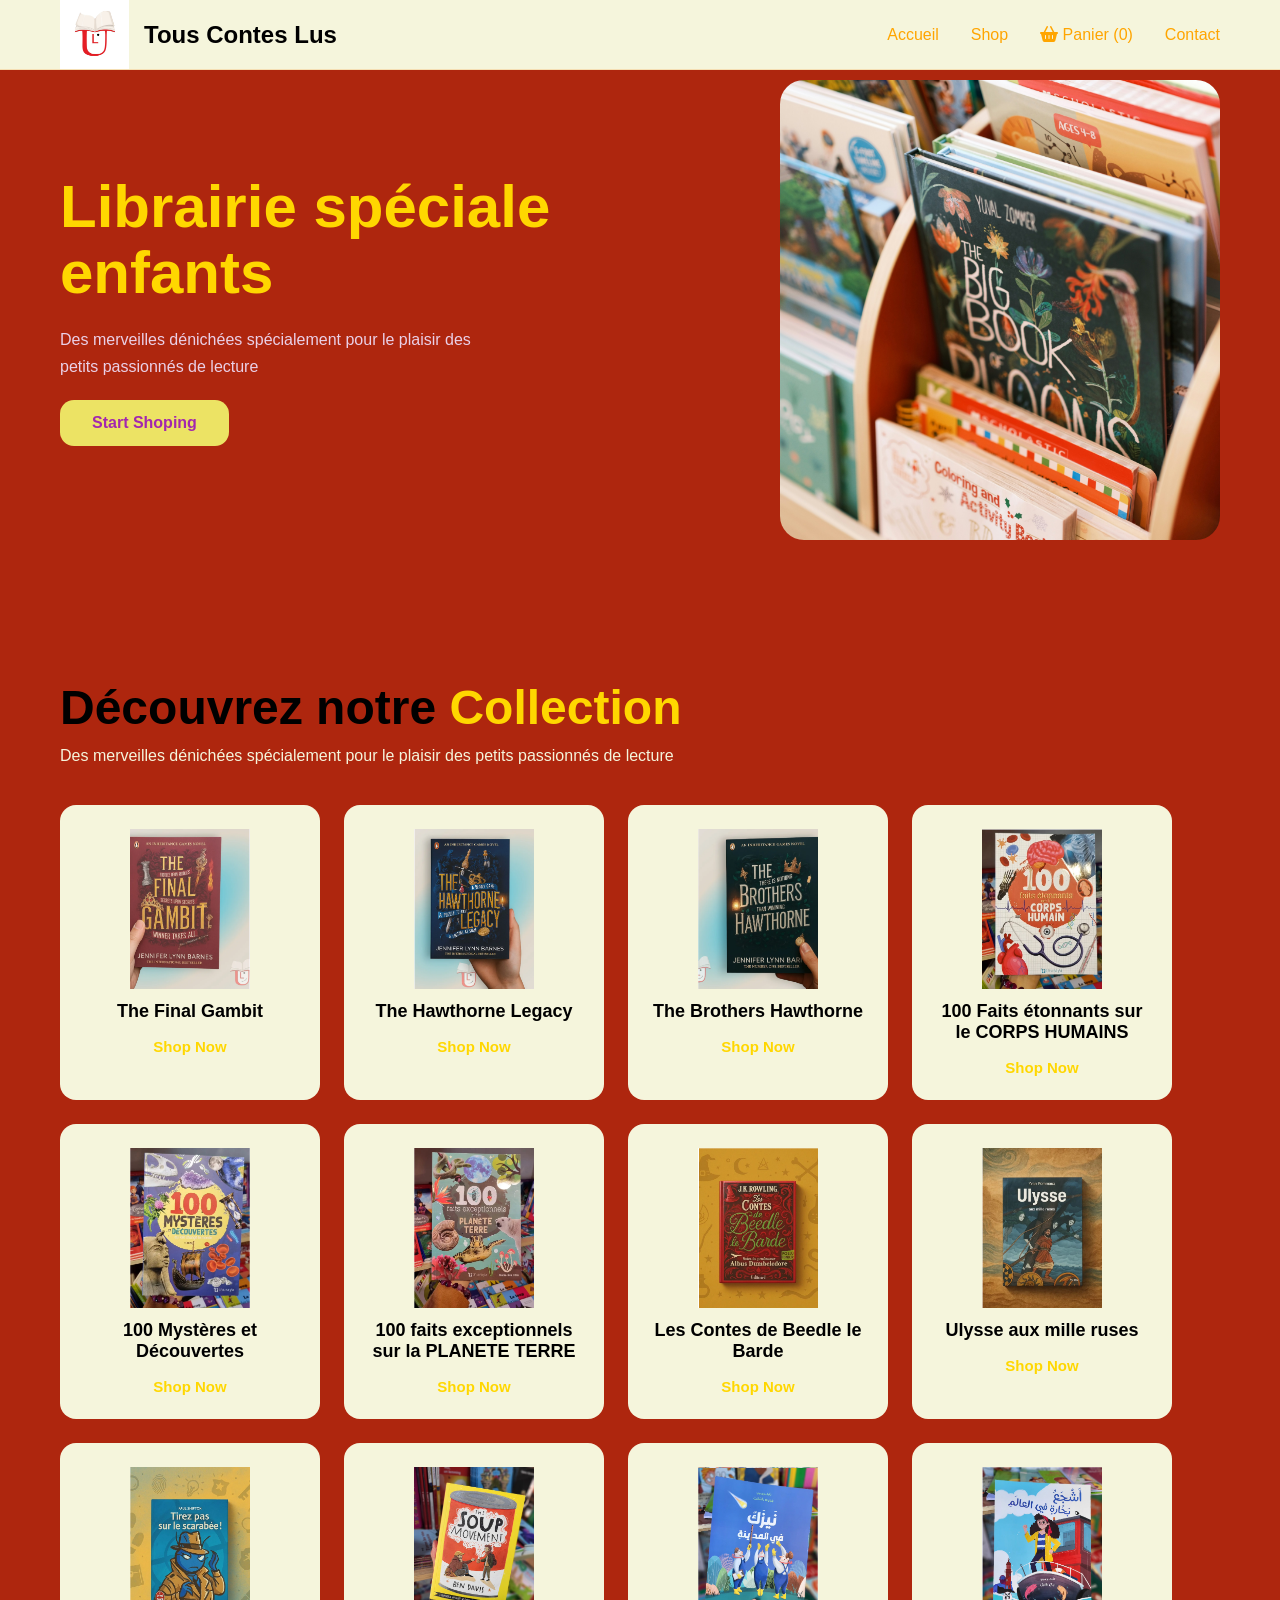
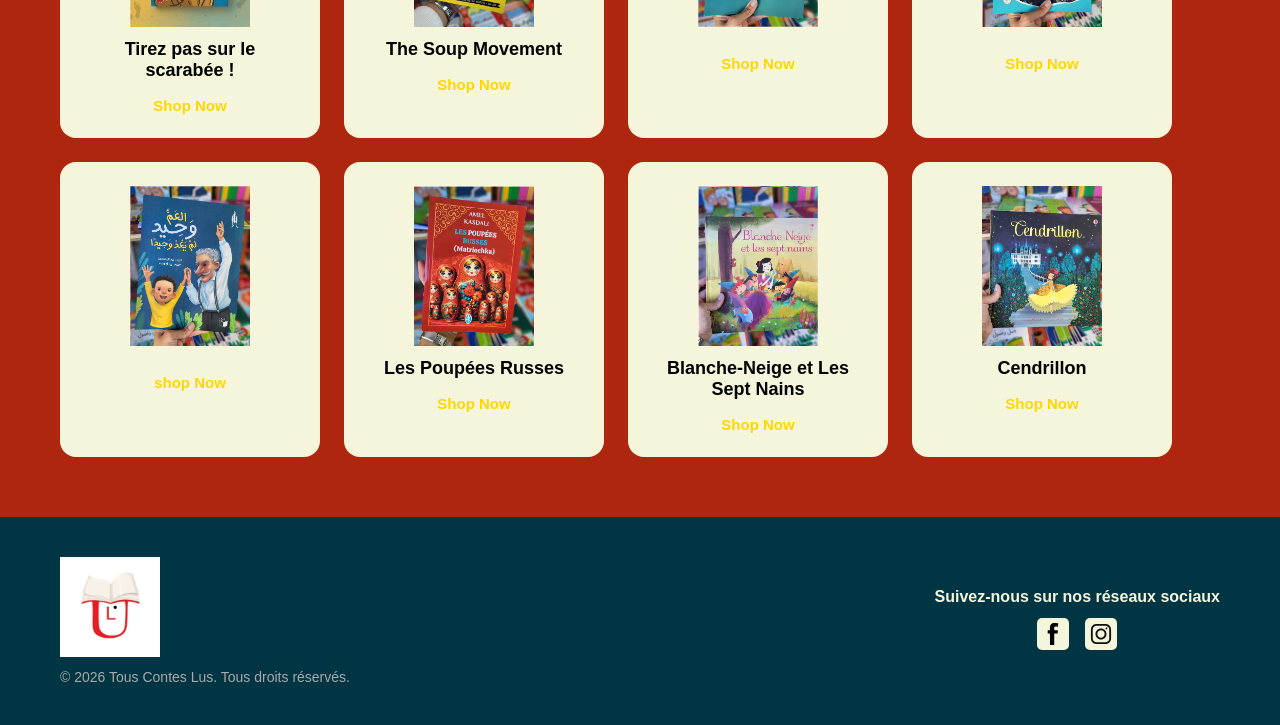
==== public/index.html @ 68a166e5 "changement" ====
<!DOCTYPE html>
<html lang="en">
<head>
    <meta charset="UTF-8">
    <meta name="viewport" content="width=device-width, initial-scale=1.0">
    <link rel="stylesheet" href="styles.css">
    <link rel="stylesheet" href="https://cdnjs.cloudflare.com/ajax/libs/font-awesome/6.7.2/css/all.min.css">
    <title>tousconteslus</title>
</head>
<body>
    <!-- navbar-->
    <nav class="navbar">
    
     <div class="navbar-logo">
        <img src="images/logo.jpg" alt="">
        <h1>Tous Contes Lus</h1>
     </div>

     <ul class="navbar-menu">
        <li><a href="#">Accueil</a></li>

        <li><a href="shop.html">Shop <!--<i id="icon" class="fa-solid fa-chevron-down"></i>--></a></li>

        <li>
            <a href="#">
                <i class="fa-solid fa-shopping-basket"></i> Panier (0)
            </a>
        </li>
        <li><a href="#">Contact</a></li>
     </ul>
    </nav>


     <main>

     <!-- hero section-->
      <section class="hero">
        <div class="hero-left">
            <h1>Librairie spéciale enfants</h1>
            <p>Des merveilles dénichées spécialement pour le plaisir des petits passionnés de lecture</p>
            <a href="shop.html" class="btn">Start Shoping</a>
        </div>
        <img src="images/hero.jpg" alt="Hero image">
      </section>

      <!--books section-->
      <section class="books">
        <h2>Découvrez notre <span>Collection</span></h2>
        <p>Des merveilles dénichées spécialement pour le plaisir des petits passionnés de lecture</p>
        <div class="cards-container">
            <div class="card">
                <img src="images/bookone.png" alt="Card Image">
                <h3>The Final Gambit</h3>
                <button>Shop Now</button>
            </div>
            <div class="card">
                <img src="images/booktwo.png" alt="Card Image">
                <h3>The Hawthorne Legacy</h3>
                <button>Shop Now</button>
            </div>
            <div class="card">
                <img src="images/bookthree.png" alt="Card Image">
                <h3>The Brothers Hawthorne</h3>
                <button>Shop Now</button>
            </div>
            <div class="card">
                <img src="images/bookfour.png" alt="Card Image">
                <h3>100 Faits étonnants sur le CORPS HUMAINS</h3>
                <button>Shop Now</button>
            </div>
            <div class="card">
                <img src="images/bookfive.png" alt="Card Image">
                <h3>100 Mystères et Découvertes</h3>
                <button>Shop Now</button>
            </div>
            <div class="card">
                <img src="images/booksix.png" alt="Card Image">
                <h3>100 faits exceptionnels sur la PLANETE TERRE</h3>
                <button>Shop Now</button>
            </div>
            <div class="card">
                <img src="images/bookseven.png" alt="Card Image">
                <h3>Les Contes de Beedle le Barde</h3>
                <button>Shop Now</button>
            </div>
            <div class="card">
                <img src="images/bookeight.png" alt="Card Image">
                <h3>Ulysse aux mille ruses</h3>
                <button>Shop Now</button>
            </div>
            <div class="card">
                <img src="images/booknine.png" alt="Card Image">
                <h3>Tirez pas sur le scarabée !</h3>
                <button>Shop Now</button>
            </div>
            <div class="card">
                <img src="images/bookten.png" alt="Card Image">
                <h3>The Soup Movement</h3>
                <button>Shop Now</button>
            </div>
            <div class="card">
                <img src="images/bookeleven.png" alt="Card Image">
                <h3></h3>
                <button>Shop Now</button>
            </div>
            <div class="card">
                <img src="images/booktwelev.png" alt="Card Image">
                <h3></h3>
                <button>Shop Now</button>
            </div>
            <div class="card">
                <img src="images/booktherteen.png" alt="Card Image">
                <h3></h3>
                <button>shop Now</button>
            </div>
            <div class="card">
                <img src="images/bookfourteen.png" alt="Card Image">
                <h3>Les Poupées Russes</h3>
                <button>Shop Now</button>
            </div>
            <div class="card">
                <img src="images/bookfifteen.png" alt="Card Image">
                <h3>Blanche-Neige et Les Sept Nains</h3>
                <button>Shop Now</button>
            </div>
            <div class="card">
                <img src="images/booksixteen.png" alt="Card Image">
                <h3>Cendrillon</h3>
                <button>Shop Now</button>
            </div>
        </div>
      </section>

      <footer>
        <div class="footer-left">
            <img src="images/logo.jpg"> 
            <p>© 2026 Tous Contes Lus. Tous droits réservés.</p>

        </div>
        <div class="footer-right">
            <h3>
                Suivez-nous sur nos réseaux sociaux
            </h3>
            <div class="social-icons">
                <a href="https://www.facebook.com/p/Tous-contes-lus-100094260133410/"><img src="images/facebook.svg" alt="Facebook"></a>
                <a href="https://www.instagram.com/tousconteslus16/"><img src="images/instagram.svg" alt="instagram"></a>
            </div>

        </div>
      </footer>

    </main>
</body>

</html>
---- public/styles.css ----
* {
    margin: 0;
    padding: 0;
    box-sizing: border-box;
}

body {
    font-family: Arial, Helvetica, sans-serif;
    background-color: rgb(174, 38, 14);
    position: relative;
}

/*== NAVBAR==*/
.navbar {
    position: fixed;
    top: 0;
    left: 0; 
    background-color: beige;
    border-bottom: 1px solid wheat;
    width: 100%;
    height: 70px;
    padding: 0 60px; 
    display: flex;
    align-items: center;
    justify-content: space-between;
    z-index: 1000; 
}

.navbar-logo {
    display: flex;
    align-items: center;
    gap: 15px; 
    height: 100%; 
}

.navbar-logo img {
    height: 100%;
    width: auto;
}

.navbar-logo h1 {
    color: black;
    margin: 0; 
    font-size: 24px; 
    font-family: 'Gill Sans', 'Gill Sans MT', Calibri, 'Trebuchet MS', sans-serif;
}

.navbar-menu {
    list-style: none;
    display: flex;
    gap: 32px;
    margin: 0; 
    padding: 0;
}

.navbar-menu a {
    text-decoration: none;
    color: orange;
    font-size: 16px;
    font-weight: 500;
}

/*=== HERO ===*/
.hero {
    padding: 80px 60px;
    display: flex;
    align-items: center;
    justify-content: space-between;
    gap: 60px;
}

.hero-left {
    display: flex;
    flex-direction: column;
    gap: 20px;
}

.hero-left h1 {
    font-family: 'Gill Sans', 'Gill Sans MT', Calibri, 'Trebuchet MS', sans-serif;
    font-size: 60px;
    font-weight: 800;
    color: gold;
    line-height: 1.1;
}

.hero-left p {
    font-size: 16px;
    color: rgb(234, 208, 231);
    line-height: 1.7;
    max-width: 420px;
}

.btn {
    width: fit-content;
    background-color: rgb(236, 227, 100);
    color: rgb(163, 39, 174);
    text-decoration: none;
    padding: 14px 32px;
    border-radius: 14px;
    font-size: 16px;
    font-weight: 600;
}

.hero img {
    width: 480px;
    height: 460px;
    object-fit: cover;
    border-radius: 24px;
}

/*== BOOKS (PAGE MAIN) ==*/
.books {
    padding: 60px 60px;
}

.books h2 {
    font-family: Arial, Helvetica, sans-serif;
    font-size: 48px;
    font-weight: 800;
    color: black;
}

.books h2 span {
    color: gold;
}

.books > p {
    font-size: 16px;
    color: beige;
    margin-top: 12px;
}

.cards-container {
    display: flex;
    flex-wrap: wrap;
    gap: 24px;
    margin-top: 40px;
}

.card {
    background-color: beige;
    border-radius: 16px;
    padding: 24px;
    width: 260px;
    display: flex;
    flex-direction: column;
    gap: 12px;
}

.card img {
    width: 100%;
    height: 160px;
    object-fit: contain;
}

.card h3 {
    font-family: Arial, Helvetica, sans-serif;
    font-size: 18px;
    font-weight: 700;
    color: black;
    text-align: center;
}

.card button {
    background: none;
    border: none;
    color: gold;
    font-size: 15px;
    font-weight: 600;
    cursor: pointer;
    text-align: center;
    margin-top: 4px;
}

/* == FOOTER ==*/
footer {
    background-color: #003543;
    padding: 40px 60px;
    display: flex;
    align-items: center;
    justify-content: space-between;
    width: 100%;
}

.footer-left {
    display: flex;
    flex-direction: column;
    gap: 12px;
}

.footer-left img {
    height: 100px;
    width: 100px;
}

.footer-left p {
    font-size: 14px;
    color:  #aaaaaa;
}

.footer-right {
    display: flex;
    flex-direction: column;
    gap: 12px;
    align-items: center;
}

.footer-right h3 {
    font-family: Arial, Helvetica, sans-serif;
    font-size: 16px;
    font-weight: 700;
    color: beige;
}

.social-icons {
    display: flex;
    gap: 16px;
}

.social-icons img {
    background-color: beige;
    border-radius: 5px;
    padding: 5px;
    width: 32px;
    height: 32px;
}
  
/* == RECHERCHE ET MENU DÉROULANT ==*/
.explore {
    display: flex;
    align-items: center;
    justify-content: center;
    height: auto; 
}

.search-bar {
    display: flex;
    align-items: center;
    min-width: 700px;
    border-radius: 50px;
    background-color: white;
}

.dropdown {
    position: relative;
    width: 280px;
    background-color: rgb(221, 169, 38);
    border-radius: 50px;
    border: 1px solid #fff;
    box-shadow: #aaaaaa;
    cursor: pointer;
}

.dropdown-text {
    display: flex;
    align-items: center;
    justify-content: space-between;
    font-size: 1rem;
    font-weight: 500;
    color: white;
    padding: 1rem 1.5rem;
}

.dropdown-list {
    position: absolute;
    top: 4rem;
    left: 0;
    width: 100%;
    border-radius: 15px;
    max-height: 0;
    overflow: hidden;
    background-color: #fff;
    transition: max-height 0.5s;
    z-index: 10; 
}

.list-show {
    max-height: 300px;
}

.dropdown-list-item {
    font-size: 0.9rem;
    font-weight: 500;
    padding: 1rem 0 1rem 1.5rem;
    cursor: pointer;
    transition: margin-left 0.2s ease, color 0.2s ease;
}

.dropdown-list-item:hover {
    margin-left: 0.5rem;
    color: rgb(174, 38, 14);
} 

.search-box {
    display: flex;
    align-items: center;
    padding-right: 1rem;
    width: 100%;
    
}

.search-box input {
    padding: 1rem;
    width: 100%;
    font-size: 1rem;
    font-weight: 500;
    color: black;
    border: 0;
    outline: 0;
}

.search-box i {
    font-size: 1.3rem;
    cursor: pointer;
    color: black;
}

.search-box input::placeholder {
    font-size: 1rem;
    font-weight: 500;
    color: black;
}

.shop-container {
    margin-top: 120px; 
    display: flex;
    flex-direction: column;
    align-items: center;
    width: 100%;
    min-height: 80vh;
    padding: 0 60px;
}

.shop-container .explore {
    width: 100%;
    padding-bottom: 50px;
}


.catalog-section {
    width: 100%;
    display: flex;
    justify-content: center;
    margin-bottom: 60px;
}


.results-area {
    display: grid !important;
    grid-template-columns: repeat(auto-fill, minmax(260px, 1fr)) !important;
    gap: 30px !important;
    width: 100% !important;
}

/* Nettoyage et forçage de l'alignement interne des cartes JS */
.results-area .card {
    width: 100% !important; 
    height: 380px !important; 
    background-color: beige !important;
    border-radius: 16px !important;
    padding: 24px !important;
    display: flex !important;
    flex-direction: column !important;
    justify-content: space-between !important; 
    align-items: center !important;
    gap: 10px !important;
}


.results-area .card img {
    width: 100% !important;
    height: 160px !important;
    object-fit: contain !important;
}


.results-area .card h3 {
    font-size: 18px !important;
    font-weight: 700 !important;
    color: black !important;
    text-align: center !important;
    height: 48px !important;
    display: flex !important;
    align-items: center !important;
    justify-content: center !important;
    margin: 0 !important;
}

.results-area .card button {
    background-color: rgb(174, 38, 14) !important; 
    color: gold !important; 
    font-size: 15px !important;
    font-weight: 600 !important;
    padding: 10px 20px !important;
    border-radius: 8px !important;
    width: 100% !important;
    text-align: center !important;
    margin-top: auto !important;
    border: none !important;
    transition: background-color 0.2s;
}

.results-area .card button:hover {
    background-color: #8c1a07 !important; 
}

.no-result {
    grid-column: 1 / -1 !important;
    text-align: center !important;
    font-size: 1.2rem !important;
    color: beige !important;
    padding: 40px 0 !important;
}
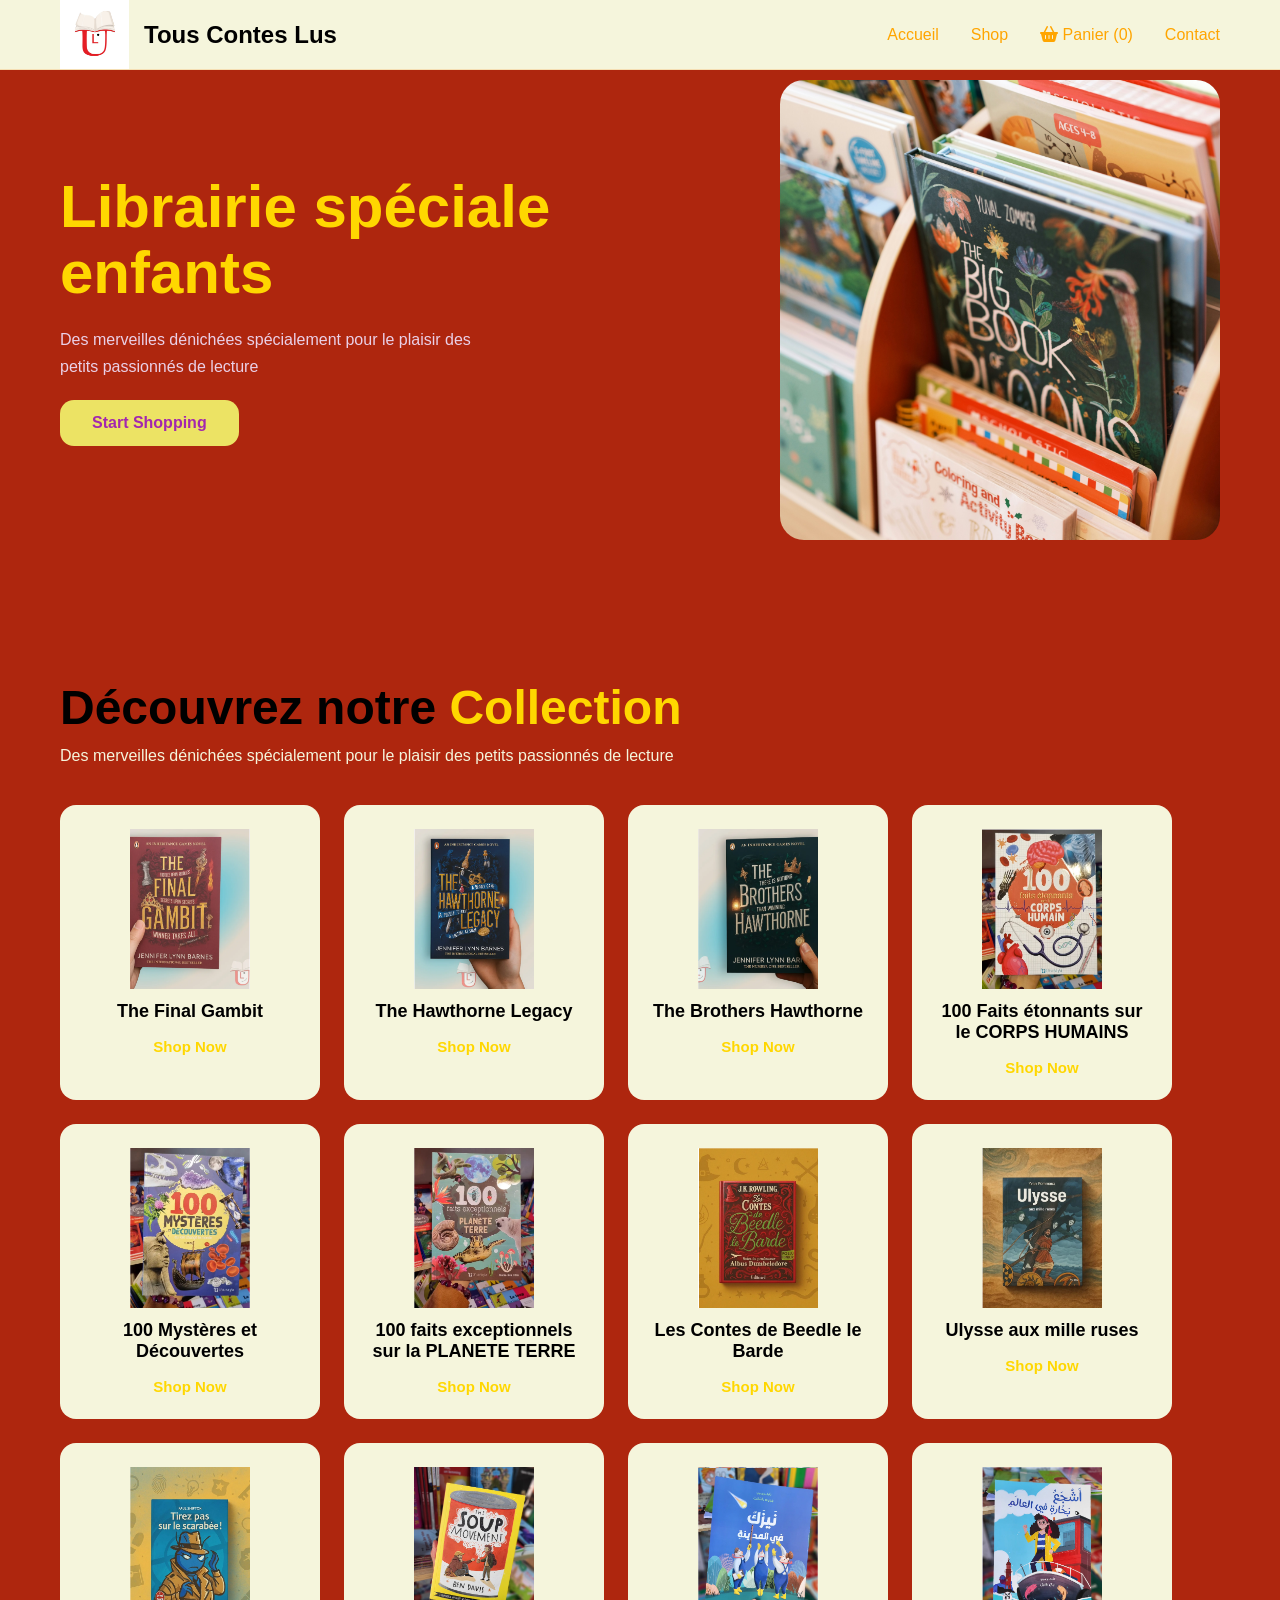
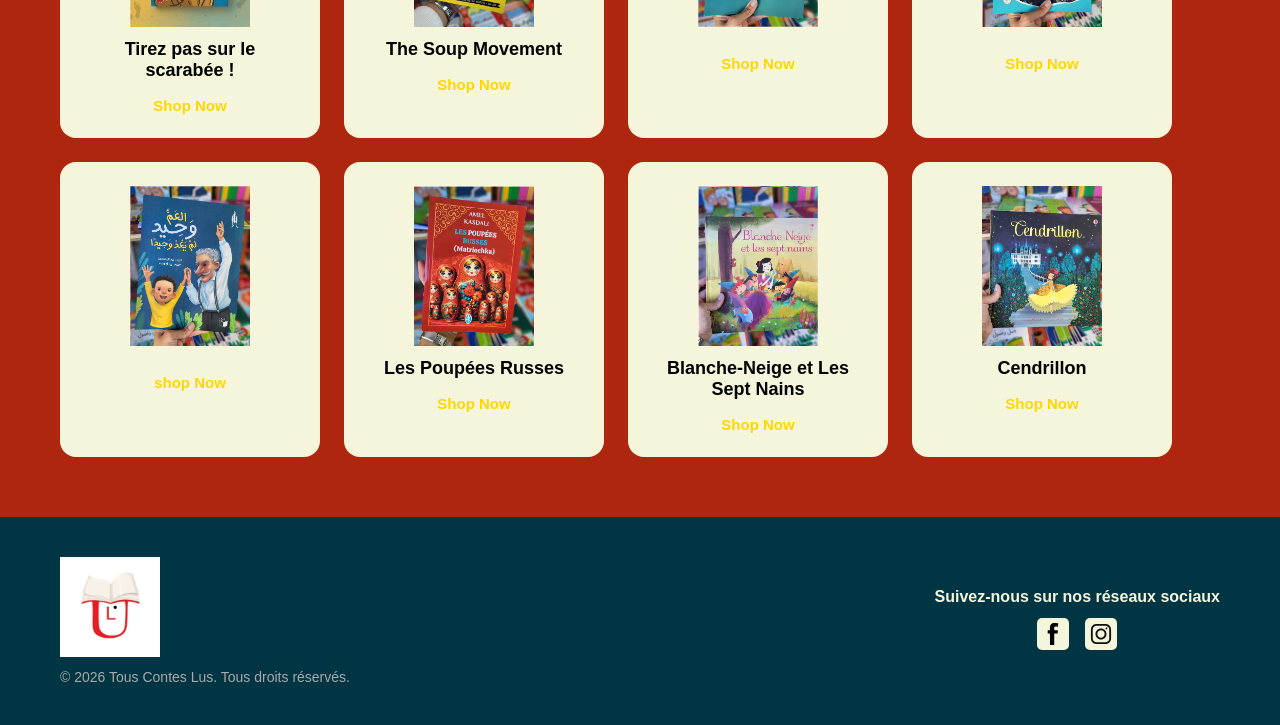
==== commit 02253ed3: "small changes responsive" ====
--- a/public/index.html
+++ b/public/index.html
@@ -15,30 +15,36 @@
         <img src="images/logo.jpg" alt="">
         <h1>Tous Contes Lus</h1>
      </div>
+     <!-- AJOUT : id="menu-toggle" pour cibler l'icône en JS -->
+     <i class="fa-solid fa-bars" id="menu-toggle"></i>
+     
+     <ul class="navbar-menu-mobile">
+        <li><a href="index.html">Accueil</a></li>
+        <li><a href="shop.html">Shop</a></li>
+        <li><a href="#">Panier (0)</a></li>
+        <li><a href="contact.html">Contact</a></li>
+     </ul>
 
      <ul class="navbar-menu">
-        <li><a href="#">Accueil</a></li>
-
-        <li><a href="shop.html">Shop <!--<i id="icon" class="fa-solid fa-chevron-down"></i>--></a></li>
-
+        <li><a href="index.html">Accueil</a></li>
+        <li><a href="shop.html">Shop</a></li>
         <li>
             <a href="#">
                 <i class="fa-solid fa-shopping-basket"></i> Panier (0)
             </a>
         </li>
-        <li><a href="#">Contact</a></li>
+        <li><a href="contact.html">Contact</a></li>
      </ul>
     </nav>
 
 
      <main>
-
      <!-- hero section-->
       <section class="hero">
         <div class="hero-left">
             <h1>Librairie spéciale enfants</h1>
             <p>Des merveilles dénichées spécialement pour le plaisir des petits passionnés de lecture</p>
-            <a href="shop.html" class="btn">Start Shoping</a>
+            <a href="shop.html" class="btn">Start Shopping</a>
         </div>
         <img src="images/hero.jpg" alt="Hero image">
       </section>
@@ -135,21 +141,18 @@
         <div class="footer-left">
             <img src="images/logo.jpg"> 
             <p>© 2026 Tous Contes Lus. Tous droits réservés.</p>
-
         </div>
         <div class="footer-right">
-            <h3>
-                Suivez-nous sur nos réseaux sociaux
-            </h3>
+            <h3>Suivez-nous sur nos réseaux sociaux</h3>
             <div class="social-icons">
                 <a href="https://www.facebook.com/p/Tous-contes-lus-100094260133410/"><img src="images/facebook.svg" alt="Facebook"></a>
                 <a href="https://www.instagram.com/tousconteslus16/"><img src="images/instagram.svg" alt="instagram"></a>
             </div>
-
         </div>
       </footer>
+    </main>
 
-    </main>
+    <!-- AJOUT : Liaison du script JavaScript juste avant la fermeture du body -->
+    <script src="script.js"></script>
 </body>
-
-</html>+</html>
--- a/public/styles.css
+++ b/public/styles.css
@@ -58,6 +58,10 @@
     color: orange;
     font-size: 16px;
     font-weight: 500;
+}
+
+.navbar-menu-mobile {
+    display: none;
 }
 
 /*=== HERO ===*/
@@ -412,4 +416,271 @@
     padding: 40px 0 !important;
 }
 
-
+/* ==========================================================
+   3. DESIGN DE LA PAGE CONTACT (À METTRE TOUT EN BAS)
+   ========================================================== */
+
+/* Conteneur principal décalé pour la navbar fixe */
+.contact-container {
+    margin-top: 120px;
+    padding: 0 60px 60px 60px;
+    min-height: 75vh;
+    display: flex;
+    justify-content: center;
+    align-items: center;
+}
+
+/* Organisation en deux colonnes (Formulaire à gauche, Infos à droite) */
+.contactUs {
+    display: flex !important;
+    flex-direction: row !important;
+    justify-content: space-between;
+    gap: 50px;
+    width: 100%;
+    max-width: 1100px;
+    background-color: beige; /* Même beige que tes cartes */
+    padding: 40px;
+    border-radius: 24px;
+    box-shadow: 0 10px 25px rgba(0,0,0,0.2);
+}
+
+/* Styles communs pour les titres et lignes de séparation de la page contact */
+.contactUs h1 {
+    font-family: 'Gill Sans', sans-serif;
+    font-size: 24px;
+    color: rgb(174, 38, 14); /* Ton rouge signature */
+    margin-bottom: 10px;
+}
+
+.contactUs hr {
+    border: 0;
+    height: 2px;
+    background-color: orange;
+    margin-bottom: 25px;
+    width: 100px;
+}
+
+/* Bloc Formulaire */
+.contact-form-block {
+    flex: 1.2;
+}
+
+.form-group {
+    display: flex;
+    flex-direction: column;
+    gap: 8px;
+    margin-bottom: 20px;
+}
+
+.form-group label {
+    font-weight: 600;
+    color: black;
+    font-size: 15px;
+}
+
+.form-group input[type="text"],
+.form-group input[type="email"],
+.form-group textarea {
+    width: 100%;
+    padding: 12px 15px;
+    border: 1px solid #ccc;
+    border-radius: 10px;
+    font-size: 15px;
+    outline: none;
+    font-family: inherit;
+}
+
+.form-group input:focus,
+.form-group textarea:focus {
+    border-color: orange;
+}
+
+/* Bouton Envoyer */
+.submit-btn {
+    background-color: rgb(174, 38, 14);
+    color: gold;
+    border: none;
+    padding: 14px 35px;
+    border-radius: 12px;
+    font-size: 16px;
+    font-weight: 600;
+    cursor: pointer;
+    transition: background-color 0.2s, transform 0.1s;
+    width: fit-content;
+}
+
+.submit-btn:hover {
+    background-color: #8c1a07;
+    transform: translateY(-2px);
+}
+
+/* Bloc Infos à droite */
+.contact-info-block {
+    flex: 0.8;
+    background-color: #fcf8ee;
+    padding: 30px;
+    border-radius: 16px;
+    border: 1px solid wheat;
+    height: fit-content;
+}
+
+.contact-info-block h1 {
+    font-size: 18px;
+    margin-top: 20px;
+}
+
+.contact-info-block h1:first-child {
+    margin-top: 0;
+}
+
+.contact-info-block p {
+    font-size: 16px;
+    color: #333;
+    font-weight: 500;
+    margin-bottom: 10px;
+}
+
+.contact-info-block i {
+    color: orange;
+    margin-right: 8px;
+}
+
+/* Version mobile responsive */
+/*@media (max-width: 768px) {
+    .contactUs {
+        flex-direction: column !important;
+        padding: 20px;
+    }
+    .contact-container {
+        padding: 0 20px 40px 20px;
+    }
+
+    .navbar {
+    padding: 1rem 1%; 
+    }
+
+    .navbar-logo {
+    display: flex;
+    align-items: center;
+    gap: 15px; 
+    height: 100%; 
+    }
+
+    .navbar-logo img {
+    height: 100%;
+    width: auto;
+    }
+
+    .navbar-menu {
+        display: none;
+    }
+
+    .navbar-menu-mobile {
+        display: block;
+        list-style: none;
+        position: absolute;
+        top: 80%;
+        right: 0;
+        display: flex;
+        flex-direction: column;
+        align-items: center;
+        width: 100%;
+        gap: 1.1rem;
+        font-size: 1rem;
+        background-color: beige;
+        border-radius: 0 0 20px 20px;
+    }
+
+    .navbar-menu-mobile a {
+    cursor: pointer;
+    transition: background-color 0.3s ease;
+    padding: 0.5rem 1rem;
+    border-radius: 50px;
+    text-decoration: none;
+    color: orange;
+    font-size: 16px;
+    font-weight: 500;
+    }
+}*/
+
+/* --- À AJOUTER EN DEHORS DE LA MEDIA QUERY (Pour les ordinateurs) --- */
+#menu-toggle {
+    display: none; /* Cache l'icône sur grand écran */
+    cursor: pointer;
+    font-size: 24px;
+    color: orange;
+}
+
+/* --- VOTRE BLOC MEDIA QUERY MODIFIÉ --- */
+@media (max-width: 768px) {
+    .contactUs {
+        flex-direction: column !important;
+        padding: 20px;
+    }
+    .contact-container {
+        padding: 0 20px 40px 20px;
+    }
+
+    .navbar {
+        padding: 1rem 1%; 
+        position: relative; /* Permet de positionner le menu mobile par rapport à la navbar */
+    }
+
+    #menu-toggle {
+        display: block; /* Affiche l'icône hamburger uniquement sur mobile */
+    }
+
+    .navbar-logo {
+        display: flex;
+        align-items: center;
+        gap: 15px; 
+        height: 100%; 
+    }
+
+    .navbar-logo img {
+        height: 100%;
+        width: auto;
+    }
+
+    .navbar-menu {
+        display: none; /* Cache le menu ordinateur sur mobile */
+    }
+
+    /* MODIFICATION : Changé display: flex en display: none pour cacher le menu par défaut */
+    .navbar-menu-mobile {
+        display: none; 
+        list-style: none;
+        position: absolute;
+        top: 100%; /* S'aligne parfaitement sous la navbar */
+        right: 0;
+        flex-direction: column;
+        align-items: center;
+        width: 100%;
+        gap: 1.1rem;
+        font-size: 1rem;
+        background-color: beige;
+        border-radius: 0 0 20px 20px;
+        padding: 1rem 0; /* Ajoute un peu d'espace interne */
+        box-shadow: 0 4px 6px rgba(0,0,0,0.1); /* Optionnel : ajoute une légère ombre */
+    }
+
+    /* AJOUT : Cette classe sera ajoutée par le JavaScript au clic */
+    .navbar-menu-mobile.active {
+        display: flex; 
+    }
+
+    .navbar-menu-mobile a {
+        cursor: pointer;
+        transition: background-color 0.3s ease;
+        padding: 0.5rem 1rem;
+        border-radius: 50px;
+        text-decoration: none;
+        color: orange;
+        font-size: 16px;
+        font-weight: 500;
+    }
+}
+
+
+
+
